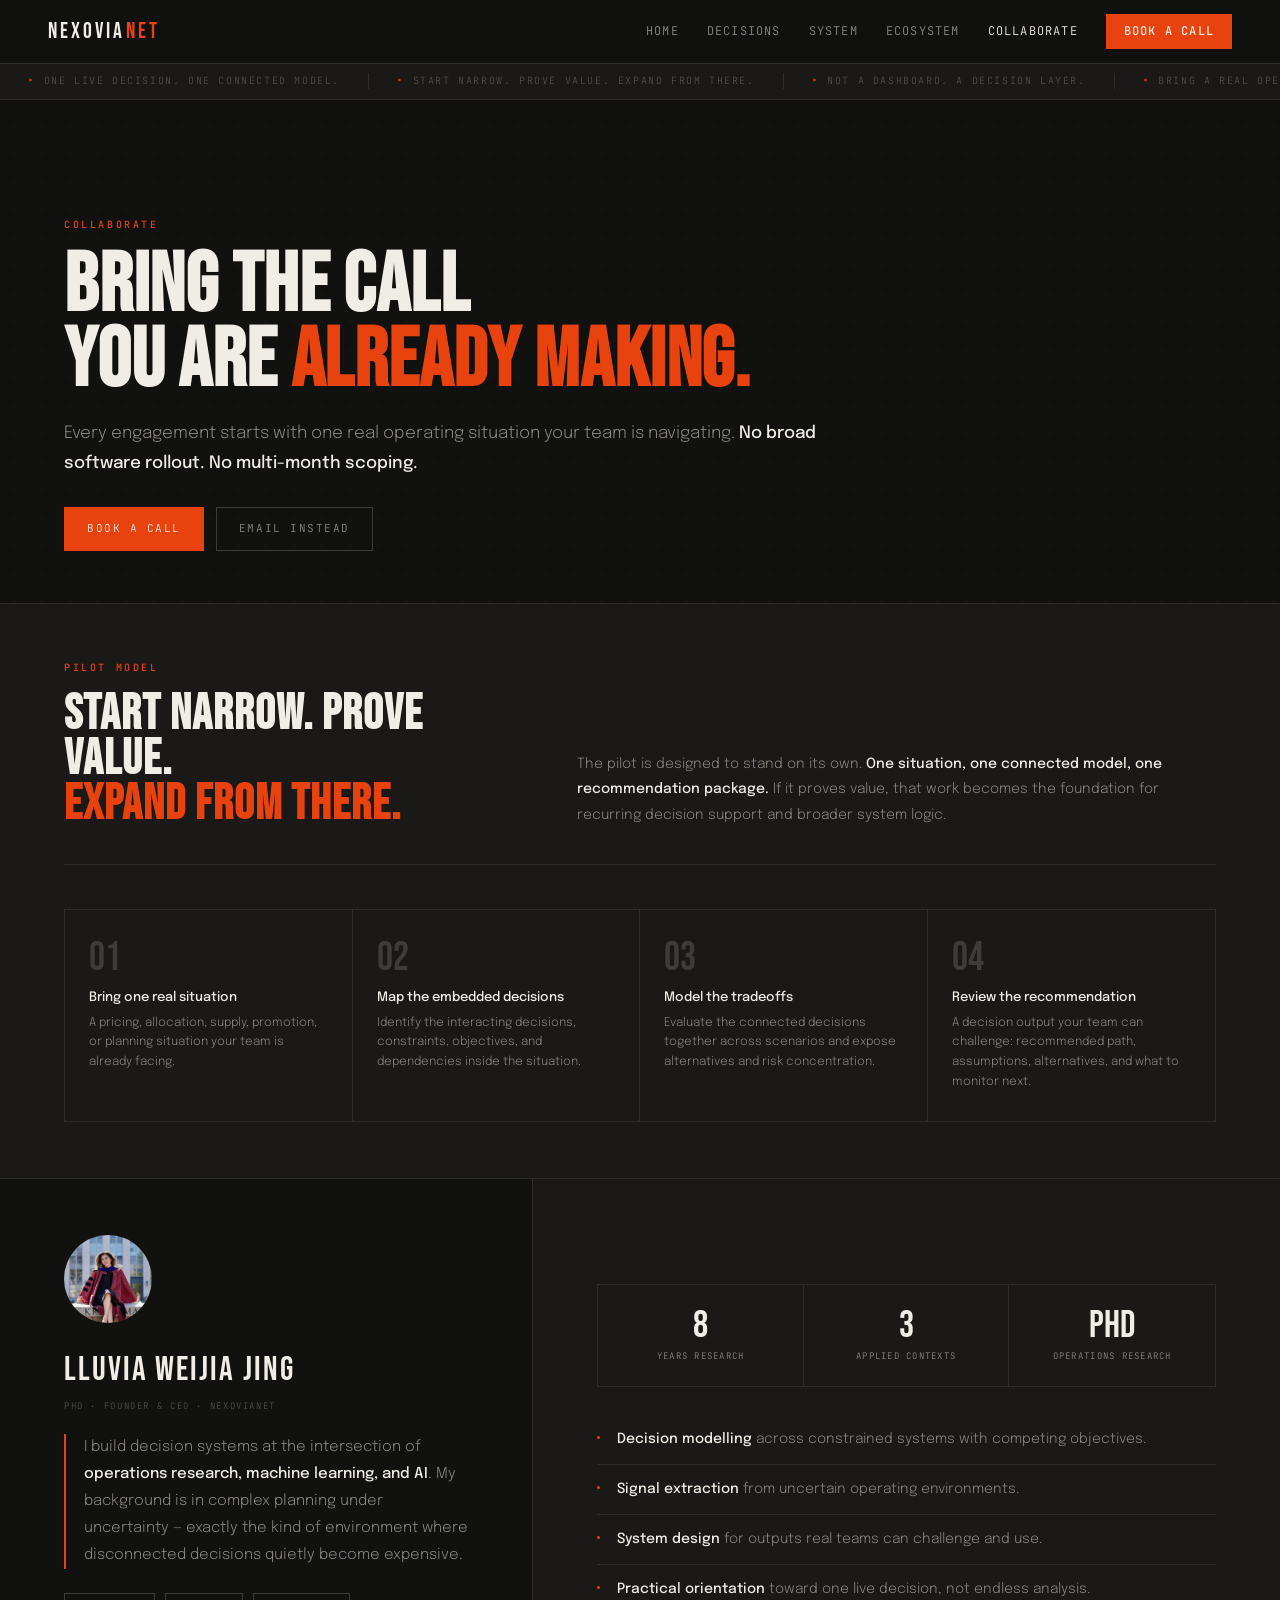
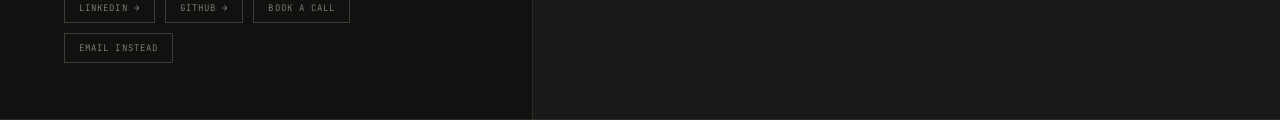
==== collaborate.html @ c0fa1419 "fix email link" ====
<!DOCTYPE html>
<html lang="en">
<head>
<meta charset="UTF-8"><meta name="viewport" content="width=device-width, initial-scale=1.0">
<title>Collaborate — NexoviaNet</title>
<link href="https://fonts.googleapis.com/css2?family=Bebas+Neue&family=Epilogue:ital,wght@0,300;0,400;0,500;0,700;1,300;1,400&family=JetBrains+Mono:wght@300;400;500&display=swap" rel="stylesheet">
<link rel="stylesheet" href="assets/style.css">
<style>
.founder-photo {
  width: 88px;
  height: 88px;
  border-radius: 50%;
  background: var(--surface2);
  overflow: hidden;
  margin-bottom: 20px;
}
.founder-photo img { width: 100%; height: 100%; object-fit: cover; }

.f-name {
  font-family: 'Bebas Neue', sans-serif;
  font-size: 34px;
  letter-spacing: 0.06em;
  margin-bottom: 2px;
}
.f-role {
  font-family: 'JetBrains Mono', monospace;
  font-size: 9px;
  letter-spacing: 0.18em;
  text-transform: uppercase;
  color: var(--dim);
  margin-bottom: 20px;
}
.f-bio {
  font-size: 15px;
  color: var(--mid);
  line-height: 1.8;
  margin-bottom: 24px;
  border-left: 2px solid var(--accent);
  padding-left: 18px;
}
.f-bio strong { color: var(--ink); font-weight: 500; }

.f-links { display: flex; gap: 10px; flex-wrap: wrap; }
.f-link {
  font-family: 'JetBrains Mono', monospace;
  font-size: 9px;
  letter-spacing: 0.12em;
  text-transform: uppercase;
  padding: 7px 14px;
  border: 1px solid var(--border2);
  color: var(--mid);
  transition: color 0.15s, border-color 0.15s;
}
.f-link:hover { color: var(--ink); border-color: var(--ink); }

.contact-mini {
  margin-top: 28px;
  padding-top: 22px;
  border-top: 1px solid var(--border);
}
.contact-mini-row {
  display: flex;
  flex-wrap: wrap;
  gap: 10px;
  margin-top: 16px;
}
.contact-chip {
  font-family: 'JetBrains Mono', monospace;
  font-size: 9px;
  letter-spacing: 0.12em;
  text-transform: uppercase;
  padding: 8px 14px;
  border: 1px solid var(--border2);
  color: var(--mid);
  transition: color 0.15s, border-color 0.15s, background 0.15s;
}
.contact-chip:hover {
  color: var(--ink);
  border-color: var(--ink);
  background: var(--surface2);
}

.hero-cta-block {
  margin-top: 28px;
  padding-top: 22px;
  border-top: 1px solid var(--border);
}
.hero-cta-note {
  font-family: 'JetBrains Mono', monospace;
  font-size: 10px;
  color: var(--dim);
  letter-spacing: 0.08em;
  margin-top: 14px;
}

.closing-cta {
  display: flex;
  flex-direction: column;
  justify-content: center;
  gap: 18px;
}

@media (max-width: 768px) {
  .contact-mini-row { flex-direction: column; align-items: flex-start; }
}
</style>
</head>
<body>
<script src="assets/shared.js"></script>

<div class="ticker"><div class="ticker-track">
  <div class="ticker-item"><span>▸</span>One live decision. One connected model.</div>
  <div class="ticker-item"><span>▸</span>Start narrow. Prove value. Expand from there.</div>
  <div class="ticker-item"><span>▸</span>Not a dashboard. A decision layer.</div>
  <div class="ticker-item"><span>▸</span>Bring a real operating situation.</div>
  <div class="ticker-item"><span>▸</span>One live decision. One connected model.</div>
  <div class="ticker-item"><span>▸</span>Start narrow. Prove value. Expand from there.</div>
  <div class="ticker-item"><span>▸</span>Not a dashboard. A decision layer.</div>
  <div class="ticker-item"><span>▸</span>Bring a real operating situation.</div>
</div></div>

<section class="page-hero">
  <div class="page-hero-body">
    <span class="eyebrow">Collaborate</span>
    <h1>Bring the call<br>you are <em>already making.</em></h1>
    <p class="page-hero-sub">Every engagement starts with one real operating situation your team is navigating. <strong>No broad software rollout. No multi-month scoping.</strong></p>

    <div class="btn-row" style="margin-top:28px;">
      <a href="https://calendly.com/nexovianet/30min" class="btn-primary" target="_blank" rel="noopener">Book a Call</a>
      <a href="mailto:hello@nexovianet.com" class="btn-secondary">Email Instead</a>
    </div>
  </div>
</section>

<section class="section surface">
  <div class="section-head">
    <div>
      <span class="eyebrow">Pilot model</span>
      <h2 class="section-h">Start narrow. Prove value.<br><em>Expand from there.</em></h2>
    </div>
    <p class="section-desc">
      The pilot is designed to stand on its own.
      <strong>One situation, one connected model, one recommendation package.</strong>
      If it proves value, that work becomes the foundation for recurring decision support and broader system logic.
    </p>
  </div>

  <div class="grid-4">
    <div class="grid-cell">
      <div class="cell-num">01</div>
      <div class="cell-title">Bring one real situation</div>
      <div class="cell-desc">A pricing, allocation, supply, promotion, or planning situation your team is already facing.</div>
    </div>
    <div class="grid-cell">
      <div class="cell-num">02</div>
      <div class="cell-title">Map the embedded decisions</div>
      <div class="cell-desc">Identify the interacting decisions, constraints, objectives, and dependencies inside the situation.</div>
    </div>
    <div class="grid-cell">
      <div class="cell-num">03</div>
      <div class="cell-title">Model the tradeoffs</div>
      <div class="cell-desc">Evaluate the connected decisions together across scenarios and expose alternatives and risk concentration.</div>
    </div>
    <div class="grid-cell">
      <div class="cell-num">04</div>
      <div class="cell-title">Review the recommendation</div>
      <div class="cell-desc">A decision output your team can challenge: recommended path, assumptions, alternatives, and what to monitor next.</div>
    </div>
  </div>
</section>

<div class="split">
  <div class="split-left">
    <div class="founder-photo">
      <img src="assets/headshot2.jpg" alt="Lluvia Jing" onerror="this.style.display='none'">
    </div>
    <div class="f-name">Lluvia Weijia Jing</div>
    <div class="f-role">PhD · Founder & CEO · NexoviaNet</div>
    <p class="f-bio">
      I build decision systems at the intersection of <strong>operations research, machine learning, and AI</strong>.
      My background is in complex planning under uncertainty — exactly the kind of environment where disconnected decisions quietly become expensive.
    </p>
    <div class="f-links">
      <a href="https://www.linkedin.com/in/noturlluvia/" class="f-link" target="_blank" rel="noopener">LinkedIn →</a>
      <a href="https://github.com/noturlluvia" class="f-link" target="_blank" rel="noopener">GitHub →</a>
      <a href="https://calendly.com/nexovianet/30min" class="f-link" target="_blank" rel="noopener">Book a Call</a>
      <a href="mailto:hello@nexovianet.com" class="f-link">Email Instead</a>
    </div>
  </div>

  <div class="split-right surface">
    <div class="stat-row">
      <div class="stat-cell"><div class="stat-n">8</div><div class="stat-l">Years Research</div></div>
      <div class="stat-cell"><div class="stat-n">3</div><div class="stat-l">Applied Contexts</div></div>
      <div class="stat-cell"><div class="stat-n">PhD</div><div class="stat-l">Operations Research</div></div>
    </div>

    <div class="item-list">
      <div class="item" style="grid-template-columns:10px 1fr;gap:10px;">
        <div style="width:3px;height:3px;border-radius:50%;background:var(--accent);margin-top:8px;flex-shrink:0;"></div>
        <div><strong>Decision modelling</strong> across constrained systems with competing objectives.</div>
      </div>
      <div class="item" style="grid-template-columns:10px 1fr;gap:10px;">
        <div style="width:3px;height:3px;border-radius:50%;background:var(--accent);margin-top:8px;flex-shrink:0;"></div>
        <div><strong>Signal extraction</strong> from uncertain operating environments.</div>
      </div>
      <div class="item" style="grid-template-columns:10px 1fr;gap:10px;">
        <div style="width:3px;height:3px;border-radius:50%;background:var(--accent);margin-top:8px;flex-shrink:0;"></div>
        <div><strong>System design</strong> for outputs real teams can challenge and use.</div>
      </div>
      <div class="item" style="grid-template-columns:10px 1fr;gap:10px;">
        <div style="width:3px;height:3px;border-radius:50%;background:var(--accent);margin-top:8px;flex-shrink:0;"></div>
        <div><strong>Practical orientation</strong> toward one live decision, not endless analysis.</div>
      </div>
    </div>
---- assets/style.css ----
/* ── NexoviaNet — Unified Design System V3 ── */
:root {
  --bg:      #111110;
  --surface: #1a1917;
  --surface2:#222220;
  --border:  #2e2d2a;
  --border2: #3d3c38;
  --ink:     #f0ede6;
  --mid:     #8a8880;
  --dim:     #4e4d4a;
  --accent:  #e8420f;
  --accent2: rgba(232,66,15,0.12);
  --green:   #4caf7d;
  --nav-h:   64px;
}

*, *::before, *::after { margin: 0; padding: 0; box-sizing: border-box; }
html { scroll-behavior: smooth; }
body {
  background: var(--bg); color: var(--ink);
  font-family: 'Epilogue', sans-serif;
  font-weight: 300; line-height: 1.6;
  -webkit-font-smoothing: antialiased; min-height: 100vh;
}
a { color: inherit; text-decoration: none; }
body::before {
  content: ''; position: fixed; inset: 0;
  background-image: radial-gradient(circle, rgba(240,237,230,0.03) 1px, transparent 1px);
  background-size: 28px 28px; pointer-events: none; z-index: 0;
}

/* ────────────────────────────────────────────
   NAV — fixed height, single line always
   Mobile: logo + burger only, drawer slides in
──────────────────────────────────────────── */
nav {
  position: fixed; top: 0; left: 0; right: 0; z-index: 200;
  height: var(--nav-h);
  display: flex; justify-content: space-between; align-items: center;
  padding: 0 48px;
  background: rgba(17,17,16,0.96);
  backdrop-filter: blur(16px);
  border-bottom: 1px solid var(--border);
}
.nav-logo {
  font-family: 'Bebas Neue', sans-serif;
  font-size: 22px; letter-spacing: 0.14em; color: var(--ink);
  flex-shrink: 0; z-index: 201;
}
.nav-logo span { color: var(--accent); }

/* Desktop nav links */
.nav-main {
  display: flex; gap: 28px; align-items: center;
}
.nav-main a {
  font-family: 'JetBrains Mono', monospace;
  font-size: 12px; letter-spacing: 0.1em; text-transform: uppercase;
  color: var(--mid); transition: color 0.15s; white-space: nowrap;
}
.nav-main a:hover, .nav-main a.active { color: var(--ink); }
.nav-cta {
  font-family: 'JetBrains Mono', monospace;
  font-size: 10px; font-weight: 500;
  letter-spacing: 0.12em; text-transform: uppercase;
  padding: 8px 18px;
  background: var(--accent); color: var(--ink) !important;
  border: none; transition: opacity 0.15s; white-space: nowrap;
}
.nav-cta:hover { opacity: 0.86; }

/* Hamburger button — hidden on desktop */
.nav-burger {
  display: none;
  flex-direction: column; justify-content: center; align-items: center;
  gap: 5px; width: 36px; height: 36px; cursor: pointer;
  background: transparent; border: none; padding: 4px;
  z-index: 201;
}
.nav-burger span {
  display: block; width: 22px; height: 1.5px;
  background: var(--ink); transition: all 0.22s ease;
  transform-origin: center;
}
.nav-burger.open span:nth-child(1) { transform: translateY(6.5px) rotate(45deg); }
.nav-burger.open span:nth-child(2) { opacity: 0; transform: scaleX(0); }
.nav-burger.open span:nth-child(3) { transform: translateY(-6.5px) rotate(-45deg); }

/* Mobile drawer */
.nav-drawer {
  display: none;
  position: fixed; top: var(--nav-h); left: 0; right: 0; bottom: 0;
  background: rgba(17,17,16,0.98);
  z-index: 199;
  flex-direction: column;
  padding: 32px 24px;
  gap: 0;
  overflow-y: auto;
  border-top: 1px solid var(--border);
  transform: translateY(-8px); opacity: 0;
  transition: opacity 0.2s ease, transform 0.2s ease;
}
.nav-drawer.open {
  display: flex; opacity: 1; transform: translateY(0);
}
.nav-drawer a {
  font-family: 'JetBrains Mono', monospace;
  font-size: 13px; letter-spacing: 0.1em; text-transform: uppercase;
  color: var(--mid); padding: 18px 0;
  border-bottom: 1px solid var(--border);
  transition: color 0.15s;
}
.nav-drawer a:last-child { border-bottom: none; }
.nav-drawer a:hover, .nav-drawer a.active { color: var(--ink); }
.nav-drawer .drawer-cta {
  margin-top: 28px; padding: 14px 0;
  background: var(--accent); color: var(--ink) !important;
  text-align: center; border: none; border-bottom: none;
  font-size: 12px; letter-spacing: 0.14em;
}

/* ── TICKER ── */
.ticker {
  overflow: hidden; border-bottom: 1px solid var(--border);
  padding: 10px 0; background: var(--surface);
  position: relative; z-index: 1;
  margin-top: 10px;
  /* var(--nav-h) */
}
.ticker-track { display: flex; white-space: nowrap; animation: ticker 36s linear infinite; }
.ticker-item {
  font-family: 'JetBrains Mono', monospace;
  font-size: 10px; letter-spacing: 0.16em; text-transform: uppercase;
  color: var(--dim); padding: 0 28px;
  border-right: 1px solid var(--border); flex-shrink: 0;
}
.ticker-item span { color: var(--accent); margin-right: 8px; }
@keyframes ticker { 0%{transform:translateX(0)} 100%{transform:translateX(-50%)} }

/* ── TYPOGRAPHY ── */
.eyebrow {
  font-family: 'JetBrains Mono', monospace;
  font-size: 10px; font-weight: 500;
  letter-spacing: 0.26em; text-transform: uppercase;
  color: var(--accent); margin-bottom: 16px; display: block;
}

/* ────────────────────────────────────────────
   PAGE HERO — FIXED HEIGHT across all pages
   Every page hero is exactly the same height.
   Content is bottom-anchored inside that fixed box.
   The height is set once here and NEVER overridden
   by page-specific styles.
──────────────────────────────────────────── */
.page-hero {
  height: 56vh;           /* fixed — same on every page */
  min-height: 400px;      /* floor for very short viewports */
  max-height: 600px;      /* ceiling for very tall viewports */
  padding: 5px 64px 52px;
  border-bottom: 1px solid var(--border);
  position: relative; z-index: 1;
  display: flex; align-items: flex-end;  /* content anchors to bottom */
}
.page-hero-body { width: 100%; }
.page-hero h1 {
  font-family: 'Bebas Neue', sans-serif;
  font-size: clamp(48px, 6.5vw, 92px);
  line-height: 0.9; letter-spacing: 0.01em;
  color: var(--ink); max-width: 900px;
  /* 18ch; */
  margin-bottom: 20px;
}
.page-hero h1 em { font-style: normal; color: var(--accent); }
.page-hero-sub {
  font-size: clamp(14px, 1.4vw, 17px);
  color: var(--mid); line-height: 1.78;
  max-width: 800px; font-weight: 300;
}
.page-hero-sub strong { color: var(--ink); font-weight: 500; }
.page-hero-actions { margin-top: 26px; display: flex; gap: 12px; flex-wrap: wrap; }

/* ── SPLIT ── */
.split {
  display: grid; grid-template-columns: 5fr 7fr;
  border-bottom: 1px solid var(--border); position: relative; z-index: 1;
}
.split-left {
  padding: 56px 64px; border-right: 1px solid var(--border);
  display: flex; flex-direction: column; justify-content: center;
}
.split-right {
  padding: 56px 64px;
  display: flex; flex-direction: column; justify-content: center;
}
.split-right.surface { background: var(--surface); }

/* ── SECTION ── */
.section { padding: 56px 64px; border-bottom: 1px solid var(--border); position: relative; z-index: 1; }
.section.surface { background: var(--surface); }
.section-head {
  display: grid; grid-template-columns: 5fr 7fr;
  gap: 56px; margin-bottom: 44px; padding-bottom: 36px;
  border-bottom: 1px solid var(--border); align-items: end;
}
.section-h { font-family: 'Bebas Neue', sans-serif; font-size: clamp(30px, 3.8vw, 50px); line-height: 0.93; letter-spacing: 0.02em; margin-top: 8px; }
.section-h em { color: var(--accent); font-style: normal; }
.section-desc { font-size: 14px; color: var(--mid); line-height: 1.8; }
.section-desc strong { color: var(--ink); font-weight: 500; }

/* ── GRIDS ── */
.grid-2 { display: grid; grid-template-columns: repeat(2,1fr); border: 1px solid var(--border); }
.grid-3 { display: grid; grid-template-columns: repeat(3,1fr); border: 1px solid var(--border); }
.grid-4 { display: grid; grid-template-columns: repeat(4,1fr); border: 1px solid var(--border); }
.grid-cell {
  padding: 28px 24px;
  border-right: 1px solid var(--border); border-bottom: 1px solid var(--border);
  background: var(--surface); position: relative; overflow: hidden;
}
.grid-cell:last-child { border-right: none; }
.grid-2 .grid-cell:nth-child(2n)        { border-right: none; }
.grid-3 .grid-cell:nth-child(3n)        { border-right: none; }
.grid-4 .grid-cell:nth-child(4n)        { border-right: none; }
.grid-2 .grid-cell:nth-last-child(-n+2) { border-bottom: none; }
.grid-3 .grid-cell:nth-last-child(-n+3) { border-bottom: none; }
.grid-4 .grid-cell:nth-last-child(-n+4) { border-bottom: none; }
.grid-cell::before {
  content: ''; position: absolute; top: 0; left: 0; right: 0; height: 1px;
  background: var(--accent); transform: scaleX(0); transform-origin: left; transition: transform 0.22s ease;
}
.grid-cell:hover::before { transform: scaleX(1); }
.cell-num   { font-family: 'Bebas Neue', sans-serif; font-size: 40px; color: var(--border2); line-height: 1; margin-bottom: 12px; }
.cell-label { font-family: 'JetBrains Mono', monospace; font-size: 9px; letter-spacing: 0.18em; text-transform: uppercase; color: var(--accent); margin-bottom: 7px; }
.cell-title { font-size: 13px; font-weight: 500; line-height: 1.3; margin-bottom: 7px; }
.cell-desc  { font-size: 12px; color: var(--mid); line-height: 1.65; }

/* ── LISTS ── */
.item-list { display: flex; flex-direction: column; }
.item {
  padding: 13px 0; border-bottom: 1px solid var(--border);
  display: grid; grid-template-columns: 20px 1fr;
  gap: 12px; font-size: 14px; color: var(--mid); line-height: 1.65;
}
.item:last-child { border-bottom: none; }
.item-mark { font-family: 'JetBrains Mono', monospace; font-size: 10px; padding-top: 2px; }
.item-mark.num, .item-mark.cross { color: rgba(232,66,15,0.5); }
.item-mark.check { color: var(--green); }
.item strong { color: var(--ink); font-weight: 500; }

/* ── STATS ── */
.stat-row { display: grid; grid-template-columns: repeat(3,1fr); border: 1px solid var(--border); background: var(--surface); margin-bottom: 28px; }
.stat-cell { padding: 22px 18px; border-right: 1px solid var(--border); text-align: center; }
.stat-cell:last-child { border-right: none; }
.stat-n { font-family: 'Bebas Neue', sans-serif; font-size: 38px; line-height: 1; margin-bottom: 4px; }
.stat-l { font-family: 'JetBrains Mono', monospace; font-size: 9px; letter-spacing: 0.14em; text-transform: uppercase; color: var(--mid); }

/* ── BUTTONS ── */
.btn-primary {
  font-family: 'JetBrains Mono', monospace; font-size: 11px; letter-spacing: 0.14em; text-transform: uppercase;
  padding: 12px 22px; display: inline-block; cursor: pointer;
  background: var(--accent); color: var(--ink); border: 1px solid var(--accent); transition: opacity 0.15s;
}
.btn-primary:hover { opacity: 0.86; }
.btn-secondary {
  font-family: 'JetBrains Mono', monospace; font-size: 11px; letter-spacing: 0.14em; text-transform: uppercase;
  padding: 12px 22px; display: inline-block; cursor: pointer;
  background: transparent; color: var(--mid); border: 1px solid var(--border2); transition: color 0.15s, border-color 0.15s;
}
.btn-secondary:hover { color: var(--ink); border-color: var(--ink); }
.btn-row { display: flex; gap: 12px; flex-wrap: wrap; align-items: center; }

/* ── TAGS ── */
.tag { font-family: 'JetBrains Mono', monospace; font-size: 9px; font-weight: 500; letter-spacing: 0.08em; padding: 3px 8px; background: var(--accent2); color: var(--accent); border: 1px solid rgba(232,66,15,0.2); display: inline-block; }
.tag-row { display: flex; gap: 5px; flex-wrap: wrap; }

/* ── CTA BAR ── */
.cta-bar {
  display: grid; grid-template-columns: 1fr auto;
  gap: 48px; align-items: center;
  padding: 52px 64px;
  border-top: 1px solid var(--border); position: relative; z-index: 1;
  background: var(--surface);
}
.cta-bar-h { font-family: 'Bebas Neue', sans-serif; font-size: clamp(26px, 3.2vw, 46px); line-height: 0.93; letter-spacing: 0.02em; }
.cta-bar-h em { color: var(--accent); font-style: normal; }
.cta-bar-body { display: flex; flex-direction: column; gap: 10px; flex-shrink: 0; }

/* ── FOOTER ── */
footer {
  padding: 18px 64px; border-top: 1px solid var(--border);
  display: flex; justify-content: space-between; align-items: center;
  background: var(--bg); position: relative; z-index: 1;
}
.footer-left { display: flex; gap: 24px; align-items: center; flex-wrap: wrap; }
.footer-left a, .footer-right {
  font-family: 'JetBrains Mono', monospace; font-size: 10px;
  letter-spacing: 0.1em; text-transform: uppercase; color: var(--dim); transition: color 0.15s;
}
.footer-left a:hover { color: var(--mid); }
.footer-right { white-space: nowrap; }

/* ────────────────────────────────────────────
   RESPONSIVE: 1100px
──────────────────────────────────────────── */
@media (max-width: 1100px) {
  nav { padding: 0 32px; }

  .page-hero { padding: 0 40px 44px; }

  .split { grid-template-columns: 1fr; }
  .split-left { border-right: none; border-bottom: 1px solid var(--border); padding: 48px 40px; }
  .split-right { padding: 48px 40px; }

  .section { padding: 48px 40px; }
  .section-head { grid-template-columns: 1fr; gap: 18px; }
  .cta-bar { padding: 48px 40px; }

  .grid-3 { grid-template-columns: 1fr 1fr; }
  .grid-3 .grid-cell:nth-child(3n)        { border-right: 1px solid var(--border); }
  .grid-3 .grid-cell:nth-child(2n)        { border-right: none; }
  .grid-3 .grid-cell:nth-last-child(-n+3) { border-bottom: 1px solid var(--border); }
  .grid-3 .grid-cell:nth-last-child(-n+2) { border-bottom: none; }

  .grid-4 { grid-template-columns: 1fr 1fr; }
  .grid-4 .grid-cell:nth-child(4n)        { border-right: 1px solid var(--border); }
  .grid-4 .grid-cell:nth-child(2n)        { border-right: none; }
  .grid-4 .grid-cell:nth-last-child(-n+4) { border-bottom: 1px solid var(--border); }
  .grid-4 .grid-cell:nth-last-child(-n+2) { border-bottom: none; }

  .stat-row { grid-template-columns: 1fr; }
  .stat-cell { border-right: none; border-bottom: 1px solid var(--border); }
  .stat-cell:last-child { border-bottom: none; }

  .cta-bar { grid-template-columns: 1fr; }
  .cta-bar-body { flex-direction: row; }

  footer { padding: 18px 40px; }
}

/* ────────────────────────────────────────────
   RESPONSIVE: 795px — hamburger nav
──────────────────────────────────────────── */
@media (max-width: 795px) {
  nav { padding: 0 20px; }

  /* show burger, hide desktop links */
  .nav-burger { display: flex; }
  .nav-main { display: none; }

  .page-hero {
    height: 48vh;
    min-height: 300px;
    max-height: 480px;
    padding: 0 24px 36px;
  }
  .page-hero h1 { font-size: clamp(40px, 9vw, 64px); margin-bottom: 16px; }
  .page-hero-sub { font-size: 14px; }

  .split-left, .split-right { padding: 36px 24px; }
  .section { padding: 36px 24px; }
  .section-head { gap: 16px; }
  .cta-bar { padding: 36px 24px; gap: 20px; }
  .cta-bar-body { flex-direction: column; }

  .grid-2, .grid-3, .grid-4 { grid-template-columns: 1fr; }
  .grid-cell { border-right: none !important; border-bottom: 1px solid var(--border) !important; }
  .grid-cell:last-child { border-bottom: none !important; }

  footer { flex-direction: column; gap: 12px; text-align: center; padding: 18px 24px; }
  .footer-left { justify-content: center; gap: 14px; }
}
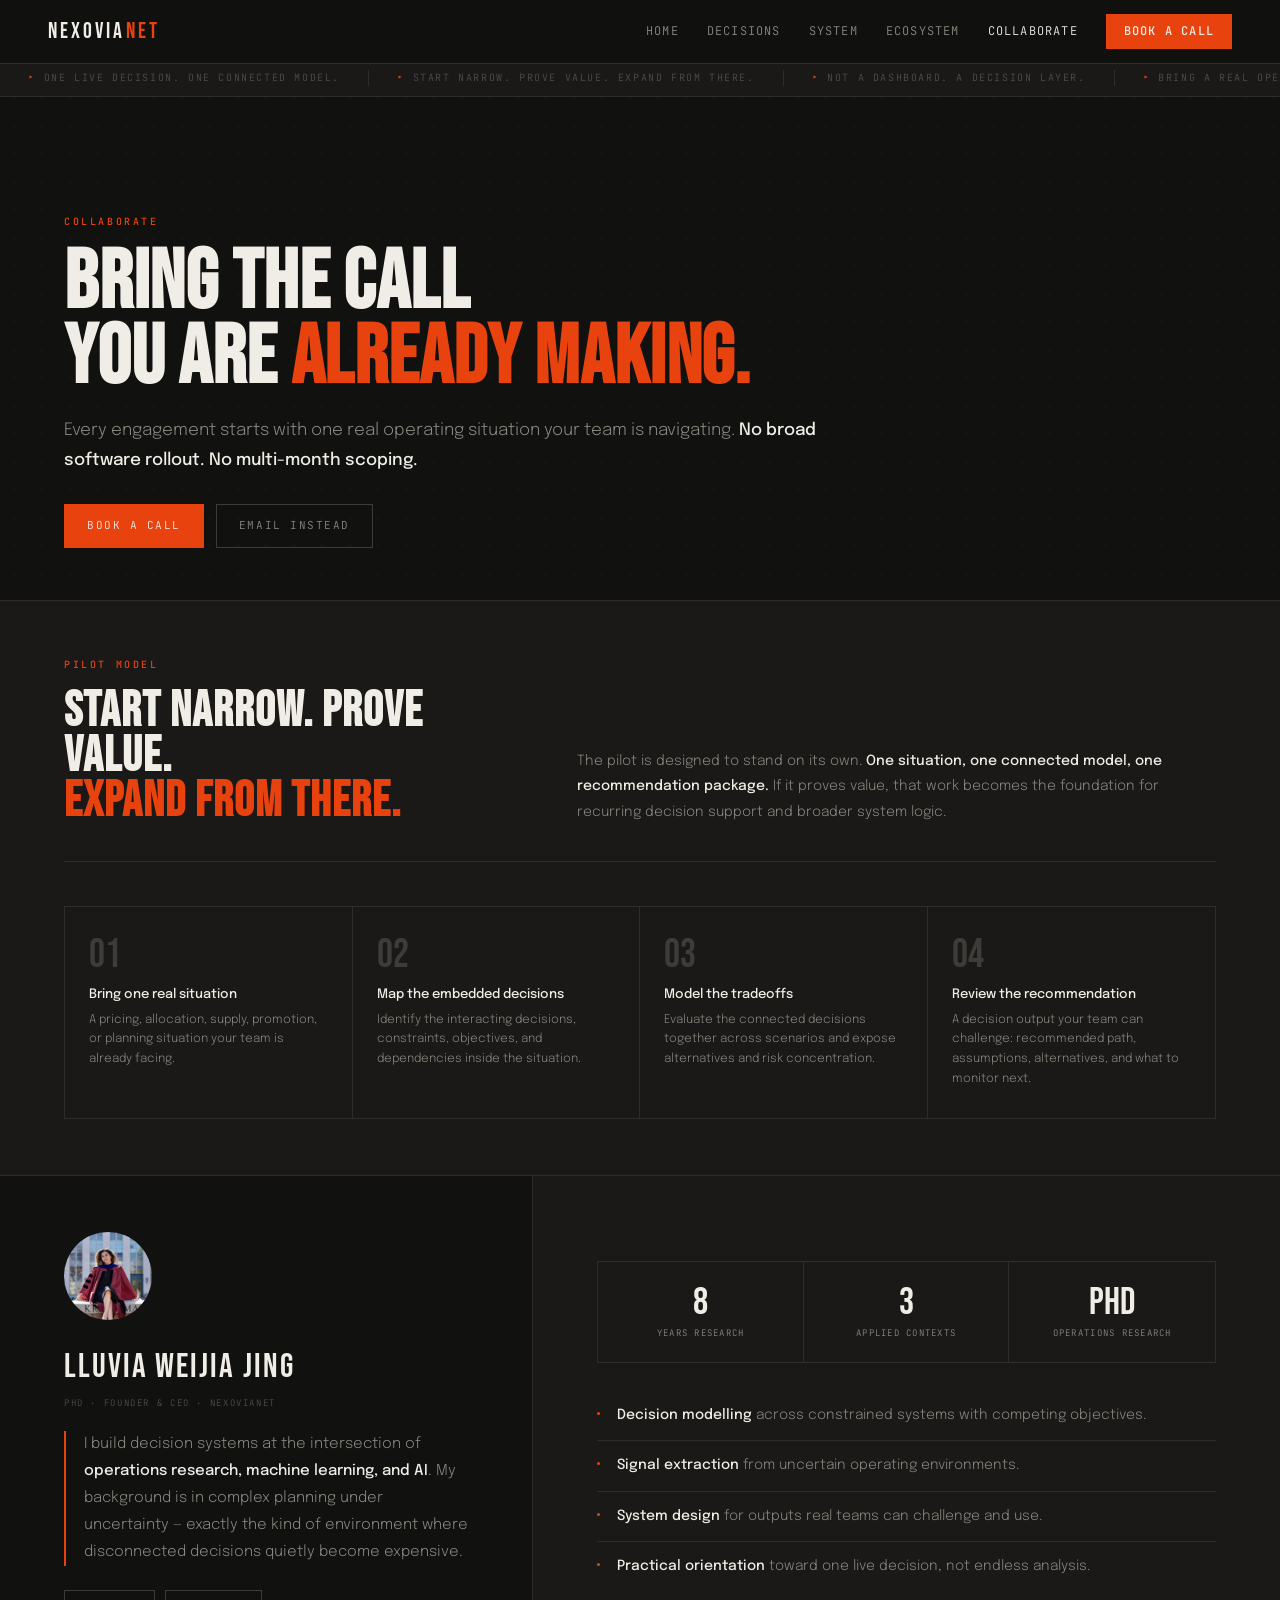
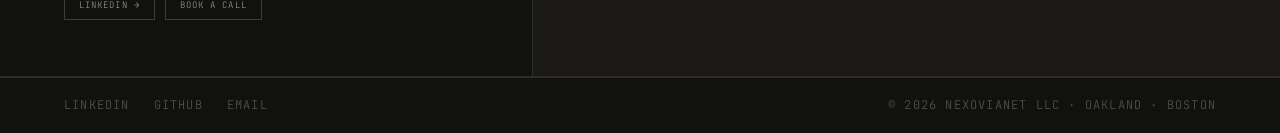
==== commit 44a23123: "fix footnote and ticker" ====
--- a/collaborate.html
+++ b/collaborate.html
@@ -106,7 +106,6 @@
 </style>
 </head>
 <body>
-<script src="assets/shared.js"></script>
 
 <div class="ticker"><div class="ticker-track">
   <div class="ticker-item"><span>▸</span>One live decision. One connected model.</div>
@@ -182,9 +181,7 @@
     </p>
     <div class="f-links">
       <a href="https://www.linkedin.com/in/noturlluvia/" class="f-link" target="_blank" rel="noopener">LinkedIn →</a>
-      <a href="https://github.com/noturlluvia" class="f-link" target="_blank" rel="noopener">GitHub →</a>
       <a href="https://calendly.com/nexovianet/30min" class="f-link" target="_blank" rel="noopener">Book a Call</a>
-      <a href="mailto:hello@nexovianet.com" class="f-link">Email Instead</a>
     </div>
   </div>
 
@@ -212,4 +209,9 @@
         <div style="width:3px;height:3px;border-radius:50%;background:var(--accent);margin-top:8px;flex-shrink:0;"></div>
         <div><strong>Practical orientation</strong> toward one live decision, not endless analysis.</div>
       </div>
-    </div>+    </div>
+  </div>
+</div>
+<script src="assets/shared.js"></script>
+</body>
+</html>
--- a/assets/style.css
+++ b/assets/style.css
@@ -124,7 +124,7 @@
   overflow: hidden; border-bottom: 1px solid var(--border);
   padding: 10px 0; background: var(--surface);
   position: relative; z-index: 1;
-  margin-top: 10px;
+  margin-top: 60px;
   /* var(--nav-h) */
 }
 .ticker-track { display: flex; white-space: nowrap; animation: ticker 36s linear infinite; }
@@ -292,7 +292,7 @@
 }
 .footer-left { display: flex; gap: 24px; align-items: center; flex-wrap: wrap; }
 .footer-left a, .footer-right {
-  font-family: 'JetBrains Mono', monospace; font-size: 10px;
+  font-family: 'JetBrains Mono', monospace; font-size: 12px;
   letter-spacing: 0.1em; text-transform: uppercase; color: var(--dim); transition: color 0.15s;
 }
 .footer-left a:hover { color: var(--mid); }
@@ -304,7 +304,7 @@
 @media (max-width: 1100px) {
   nav { padding: 0 32px; }
 
-  .page-hero { padding: 0 40px 44px; }
+  .page-hero { padding: 40px 40px 44px; }
 
   .split { grid-template-columns: 1fr; }
   .split-left { border-right: none; border-bottom: 1px solid var(--border); padding: 48px 40px; }
@@ -345,13 +345,14 @@
   /* show burger, hide desktop links */
   .nav-burger { display: flex; }
   .nav-main { display: none; }
-
-  .page-hero {
-    height: 48vh;
-    min-height: 300px;
-    max-height: 480px;
-    padding: 0 24px 36px;
-  }
+  
+.page-hero {
+  height: auto;
+  min-height: 0;
+  max-height: none;
+  padding: 48px 24px 40px;
+  align-items: flex-start;  /* content top-anchored on mobile, no empty gap */
+}
   .page-hero h1 { font-size: clamp(40px, 9vw, 64px); margin-bottom: 16px; }
   .page-hero-sub { font-size: 14px; }
 
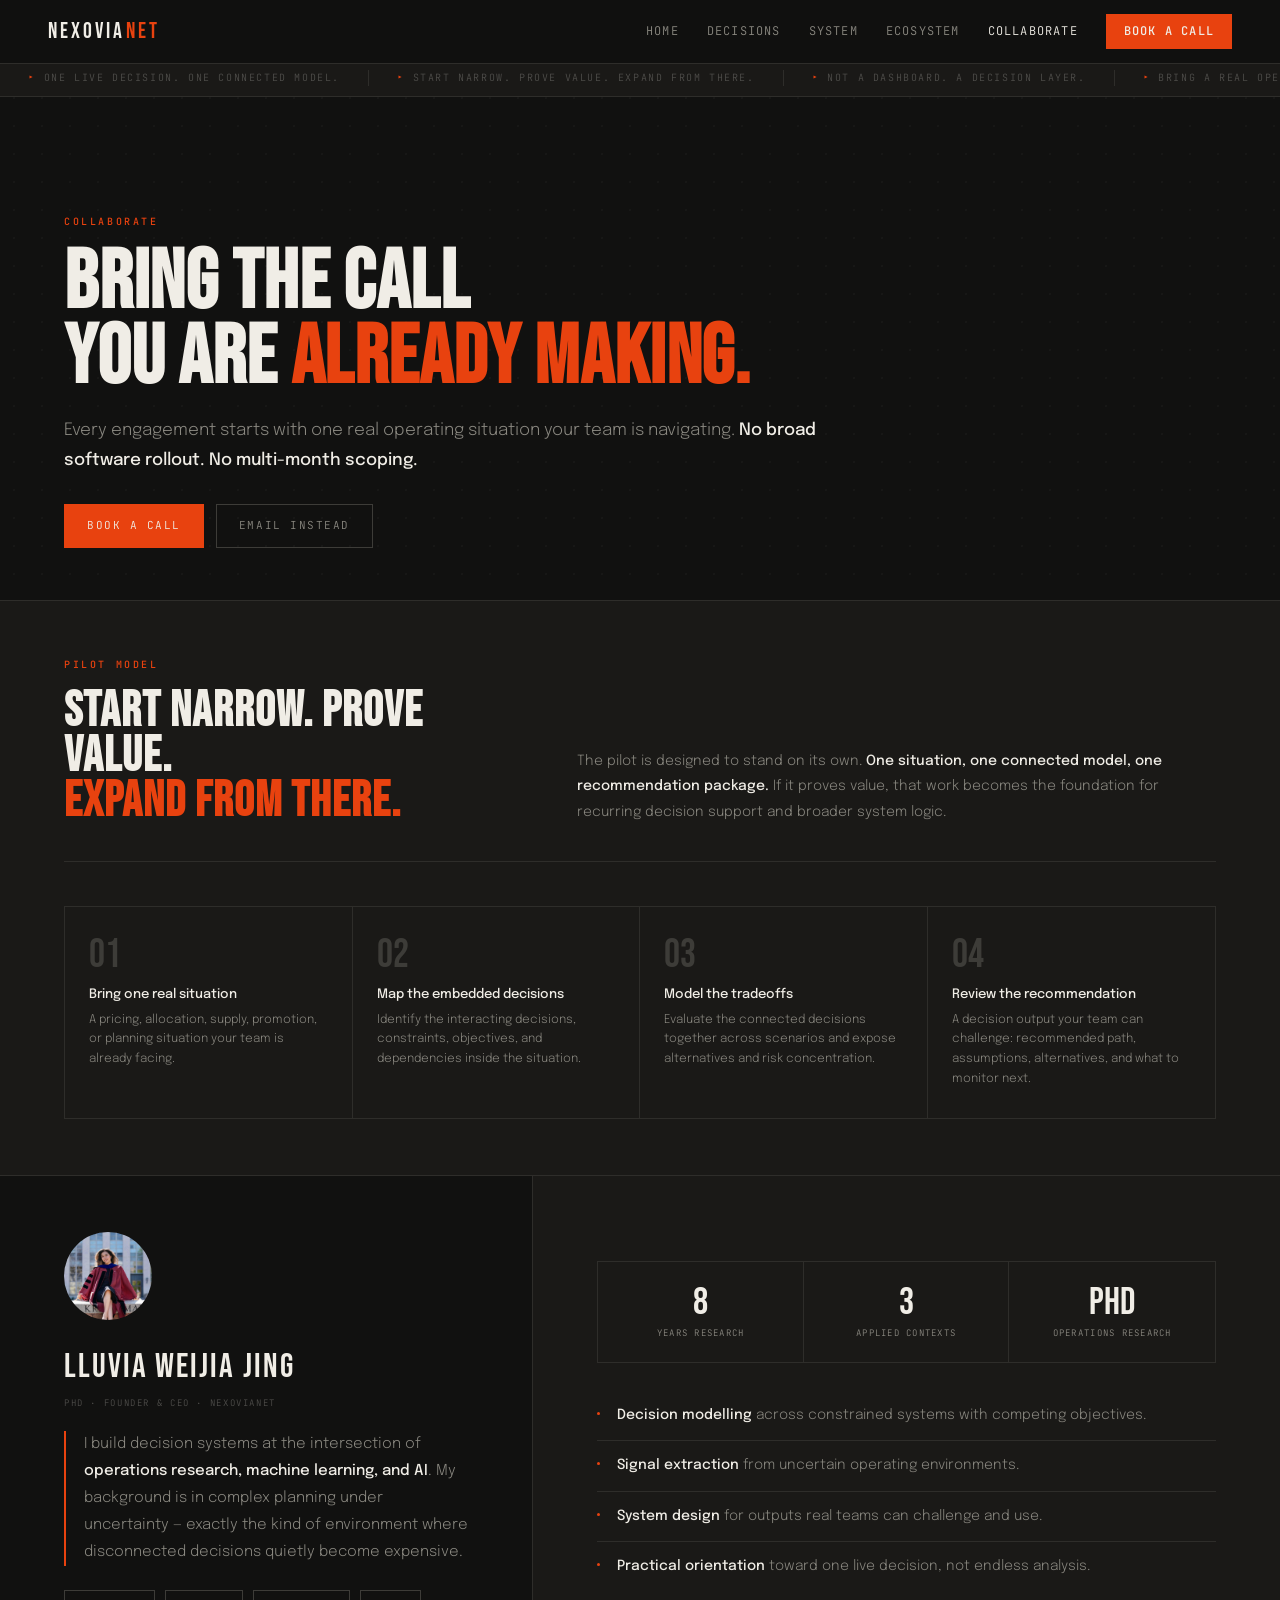
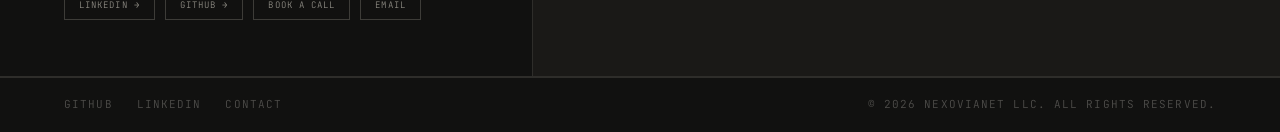
==== commit 3e01feb9: "fix contact info" ====
--- a/collaborate.html
+++ b/collaborate.html
@@ -126,7 +126,7 @@
 
     <div class="btn-row" style="margin-top:28px;">
       <a href="https://calendly.com/nexovianet/30min" class="btn-primary" target="_blank" rel="noopener">Book a Call</a>
-      <a href="mailto:hello@nexovianet.com" class="btn-secondary">Email Instead</a>
+      <a href="mailto:nexovianet@gmail.com" class="btn-secondary">Email Instead</a>
     </div>
   </div>
 </section>
@@ -181,7 +181,9 @@
     </p>
     <div class="f-links">
       <a href="https://www.linkedin.com/in/noturlluvia/" class="f-link" target="_blank" rel="noopener">LinkedIn →</a>
+      <a href="https://github.com/noturlluvia" class="f-link" target="_blank" rel="noopener">Github →</a>
       <a href="https://calendly.com/nexovianet/30min" class="f-link" target="_blank" rel="noopener">Book a Call</a>
+      <a href="href=mailto:nexovianet@gmail.com" class="f-link" target="_blank" rel="noopener">Email</a>
     </div>
   </div>
 
--- a/assets/style.css
+++ b/assets/style.css
@@ -292,7 +292,7 @@
 }
 .footer-left { display: flex; gap: 24px; align-items: center; flex-wrap: wrap; }
 .footer-left a, .footer-right {
-  font-family: 'JetBrains Mono', monospace; font-size: 12px;
+  font-family: 'JetBrains Mono', monospace; font-size: 11px;
   letter-spacing: 0.1em; text-transform: uppercase; color: var(--dim); transition: color 0.15s;
 }
 .footer-left a:hover { color: var(--mid); }
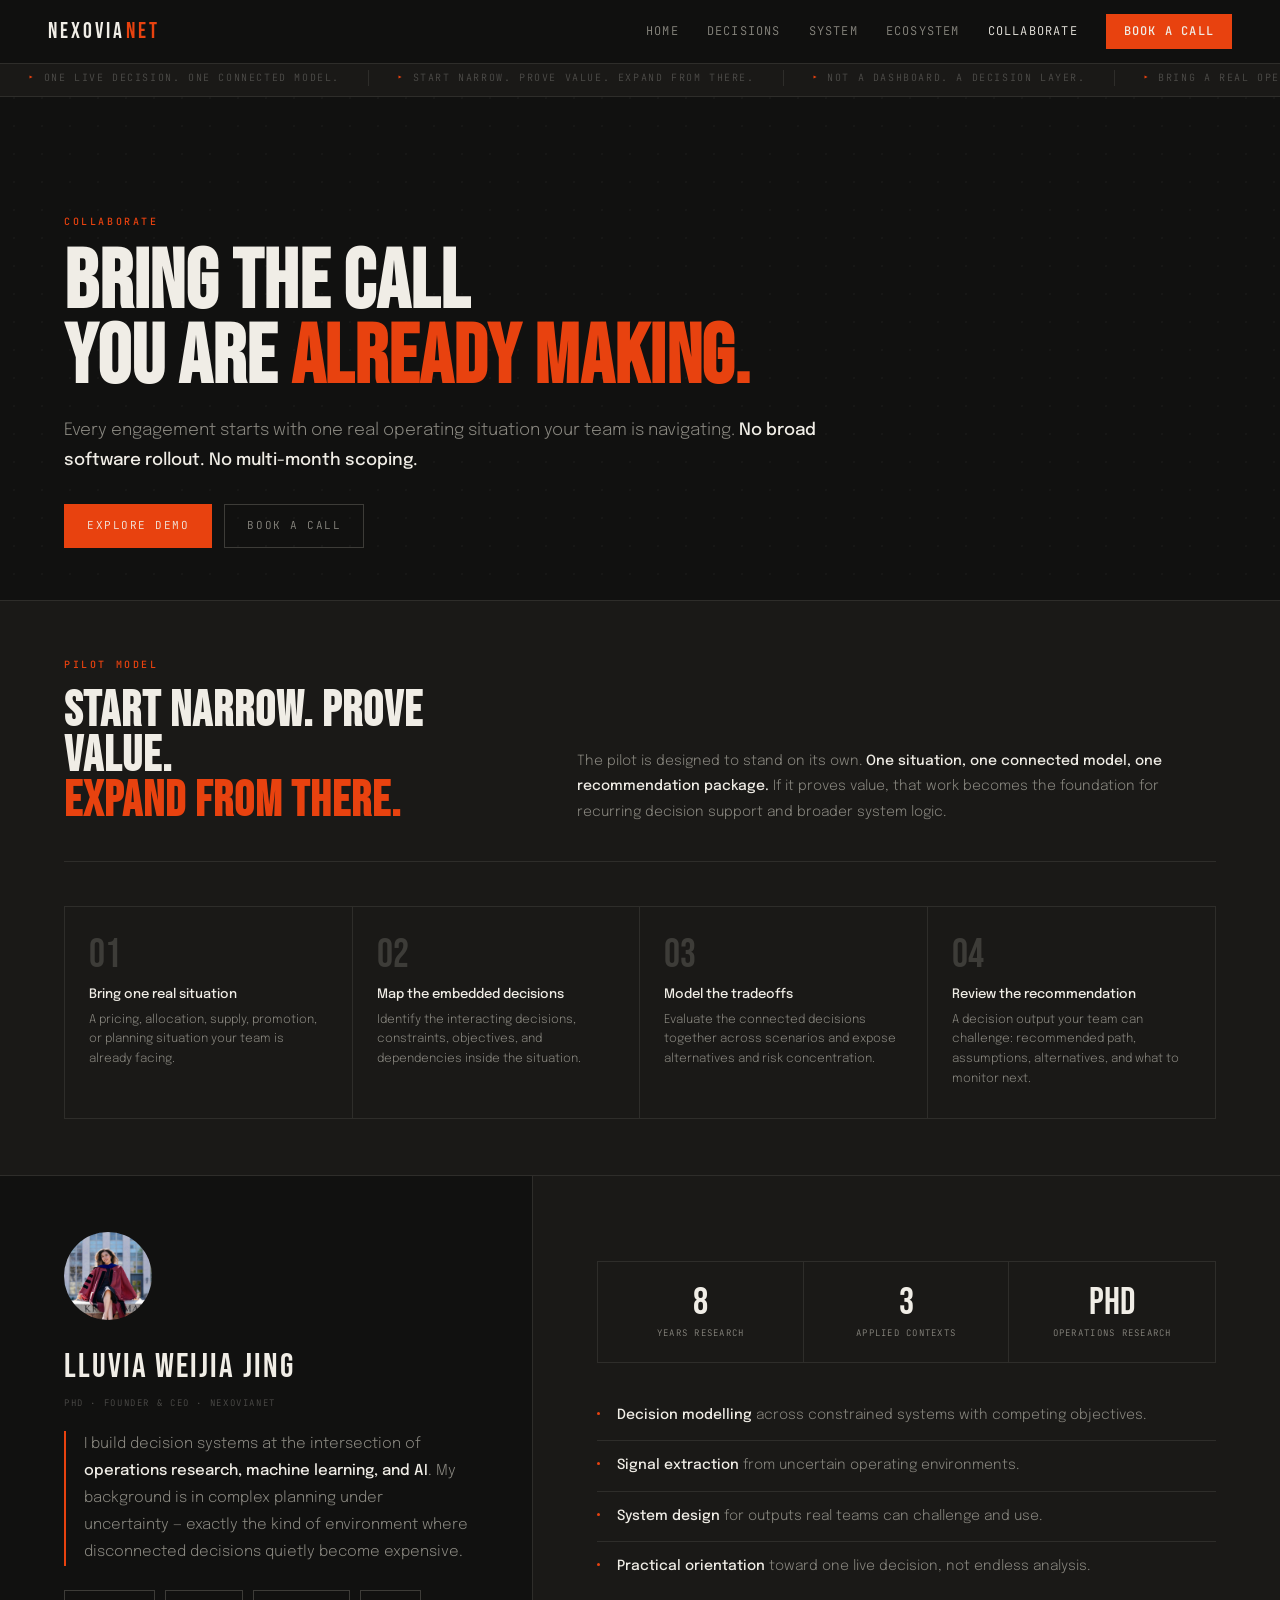
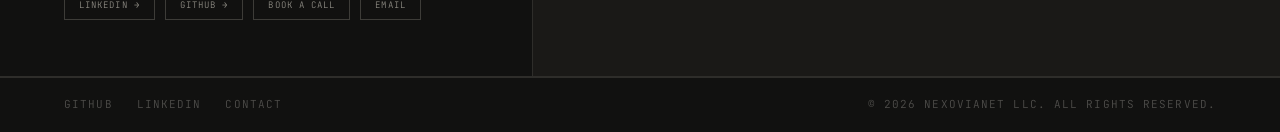
==== commit cb64facc: "stremlit link update" ====
--- a/collaborate.html
+++ b/collaborate.html
@@ -125,8 +125,10 @@
     <p class="page-hero-sub">Every engagement starts with one real operating situation your team is navigating. <strong>No broad software rollout. No multi-month scoping.</strong></p>
 
     <div class="btn-row" style="margin-top:28px;">
-      <a href="https://calendly.com/nexovianet/30min" class="btn-primary" target="_blank" rel="noopener">Book a Call</a>
-      <a href="mailto:nexovianet@gmail.com" class="btn-secondary">Email Instead</a>
+      <a href="https://demo-promo.streamlit.app" class="btn-primary" target="_blank" rel="noopener">
+        Explore Demo
+      </a>
+      <a href="https://calendly.com/nexovianet/30min" class="btn-secondary" target="_blank" rel="noopener">Book a Call</a>
     </div>
   </div>
 </section>
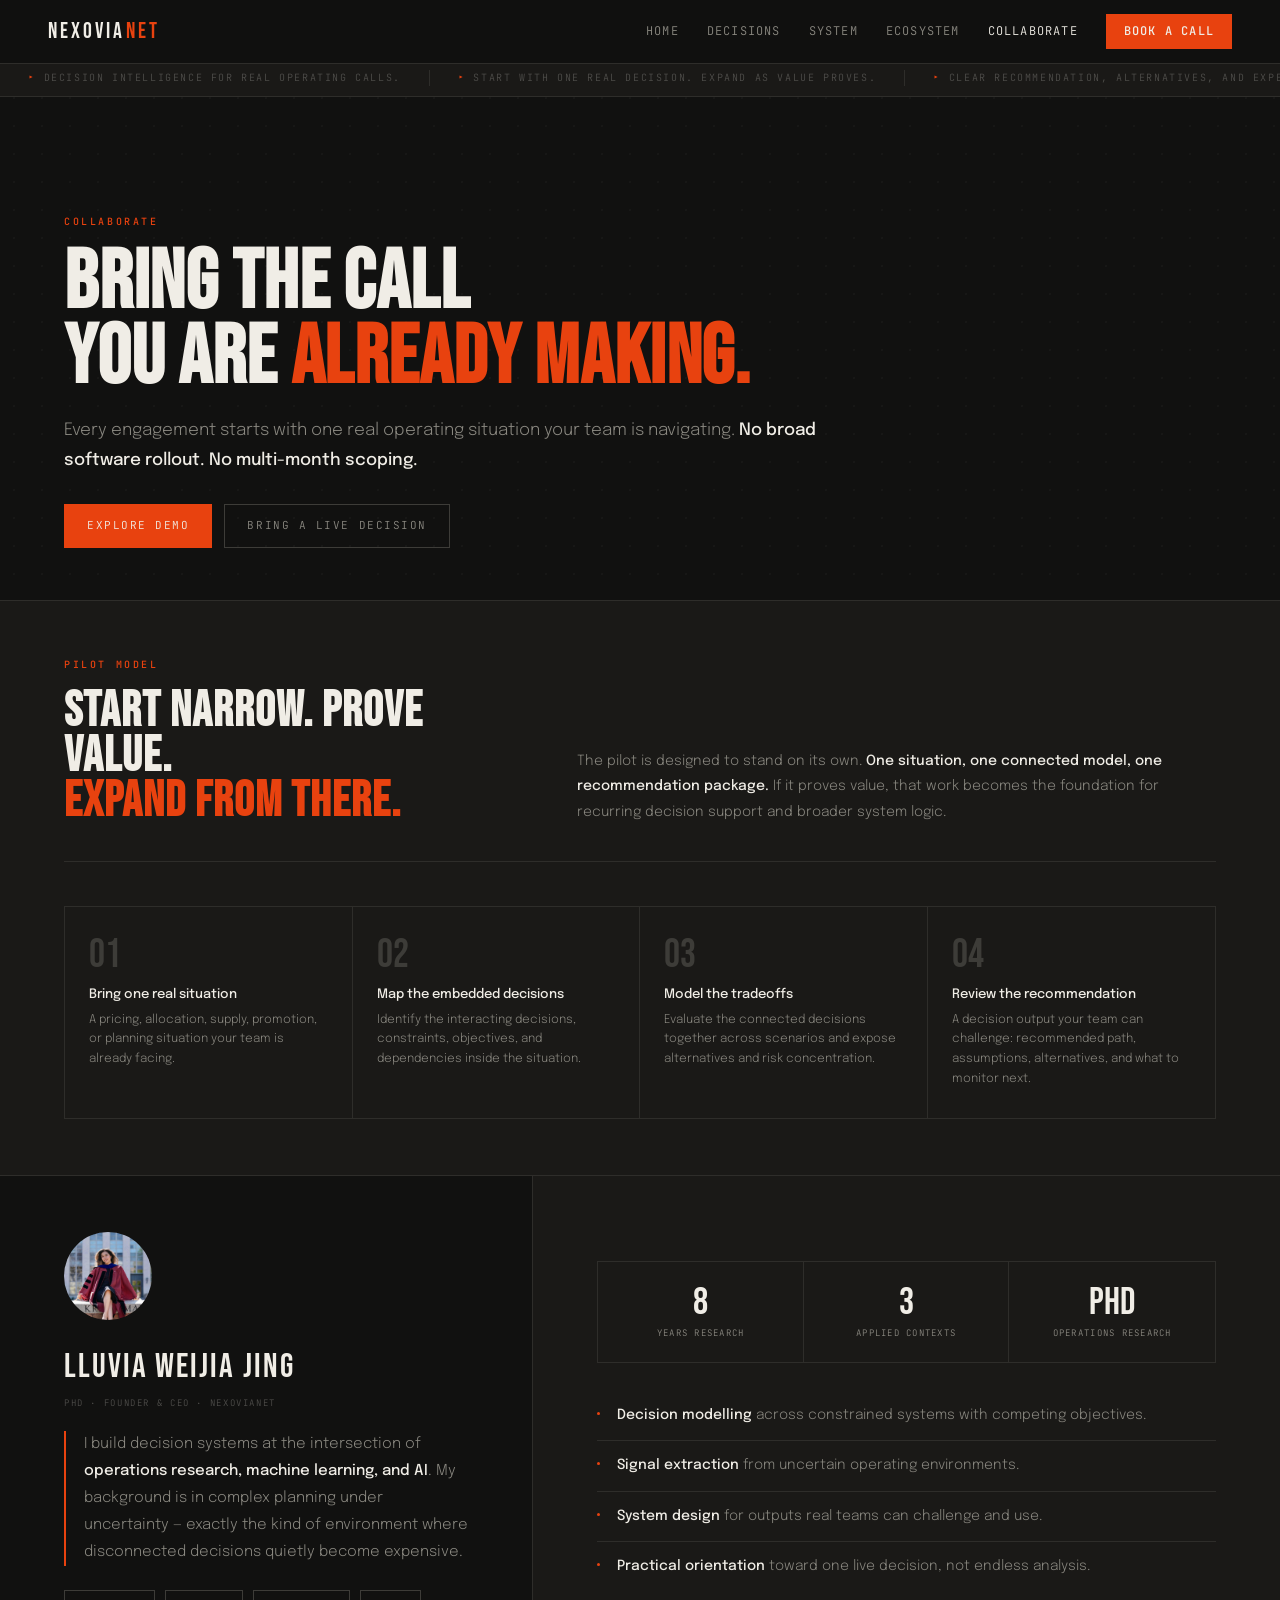
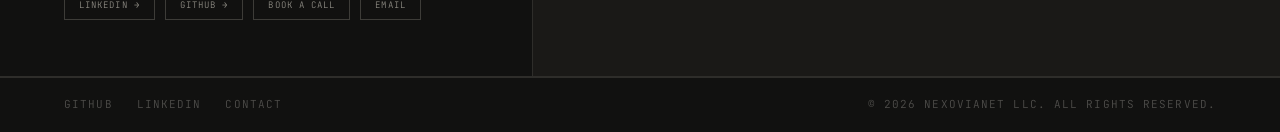
==== commit 51f1c450: "index page cleanup" ====
--- a/collaborate.html
+++ b/collaborate.html
@@ -108,14 +108,13 @@
 <body>
 
 <div class="ticker"><div class="ticker-track">
-  <div class="ticker-item"><span>▸</span>One live decision. One connected model.</div>
-  <div class="ticker-item"><span>▸</span>Start narrow. Prove value. Expand from there.</div>
-  <div class="ticker-item"><span>▸</span>Not a dashboard. A decision layer.</div>
-  <div class="ticker-item"><span>▸</span>Bring a real operating situation.</div>
-  <div class="ticker-item"><span>▸</span>One live decision. One connected model.</div>
-  <div class="ticker-item"><span>▸</span>Start narrow. Prove value. Expand from there.</div>
-  <div class="ticker-item"><span>▸</span>Not a dashboard. A decision layer.</div>
-  <div class="ticker-item"><span>▸</span>Bring a real operating situation.</div>
+  <div class="ticker-item"><span>▸</span>Decision intelligence for real operating calls.</div>
+  <div class="ticker-item"><span>▸</span>Start with one real decision. Expand as value proves.</div>
+  <div class="ticker-item"><span>▸</span>Clear recommendation, alternatives, and expected impact.</div>
+
+  <div class="ticker-item"><span>▸</span>Decision intelligence for real operating calls.</div>
+  <div class="ticker-item"><span>▸</span>Start with one real decision. Expand as value proves.</div>
+  <div class="ticker-item"><span>▸</span>Clear recommendation, alternatives, and expected impact.</div>
 </div></div>
 
 <section class="page-hero">
@@ -128,7 +127,7 @@
       <a href="https://demo-promo.streamlit.app" class="btn-primary" target="_blank" rel="noopener">
         Explore Demo
       </a>
-      <a href="https://calendly.com/nexovianet/30min" class="btn-secondary" target="_blank" rel="noopener">Book a Call</a>
+      <a href="https://calendly.com/nexovianet/30min" class="btn-secondary" target="_blank" rel="noopener">Bring a Live Decision</a>
     </div>
   </div>
 </section>
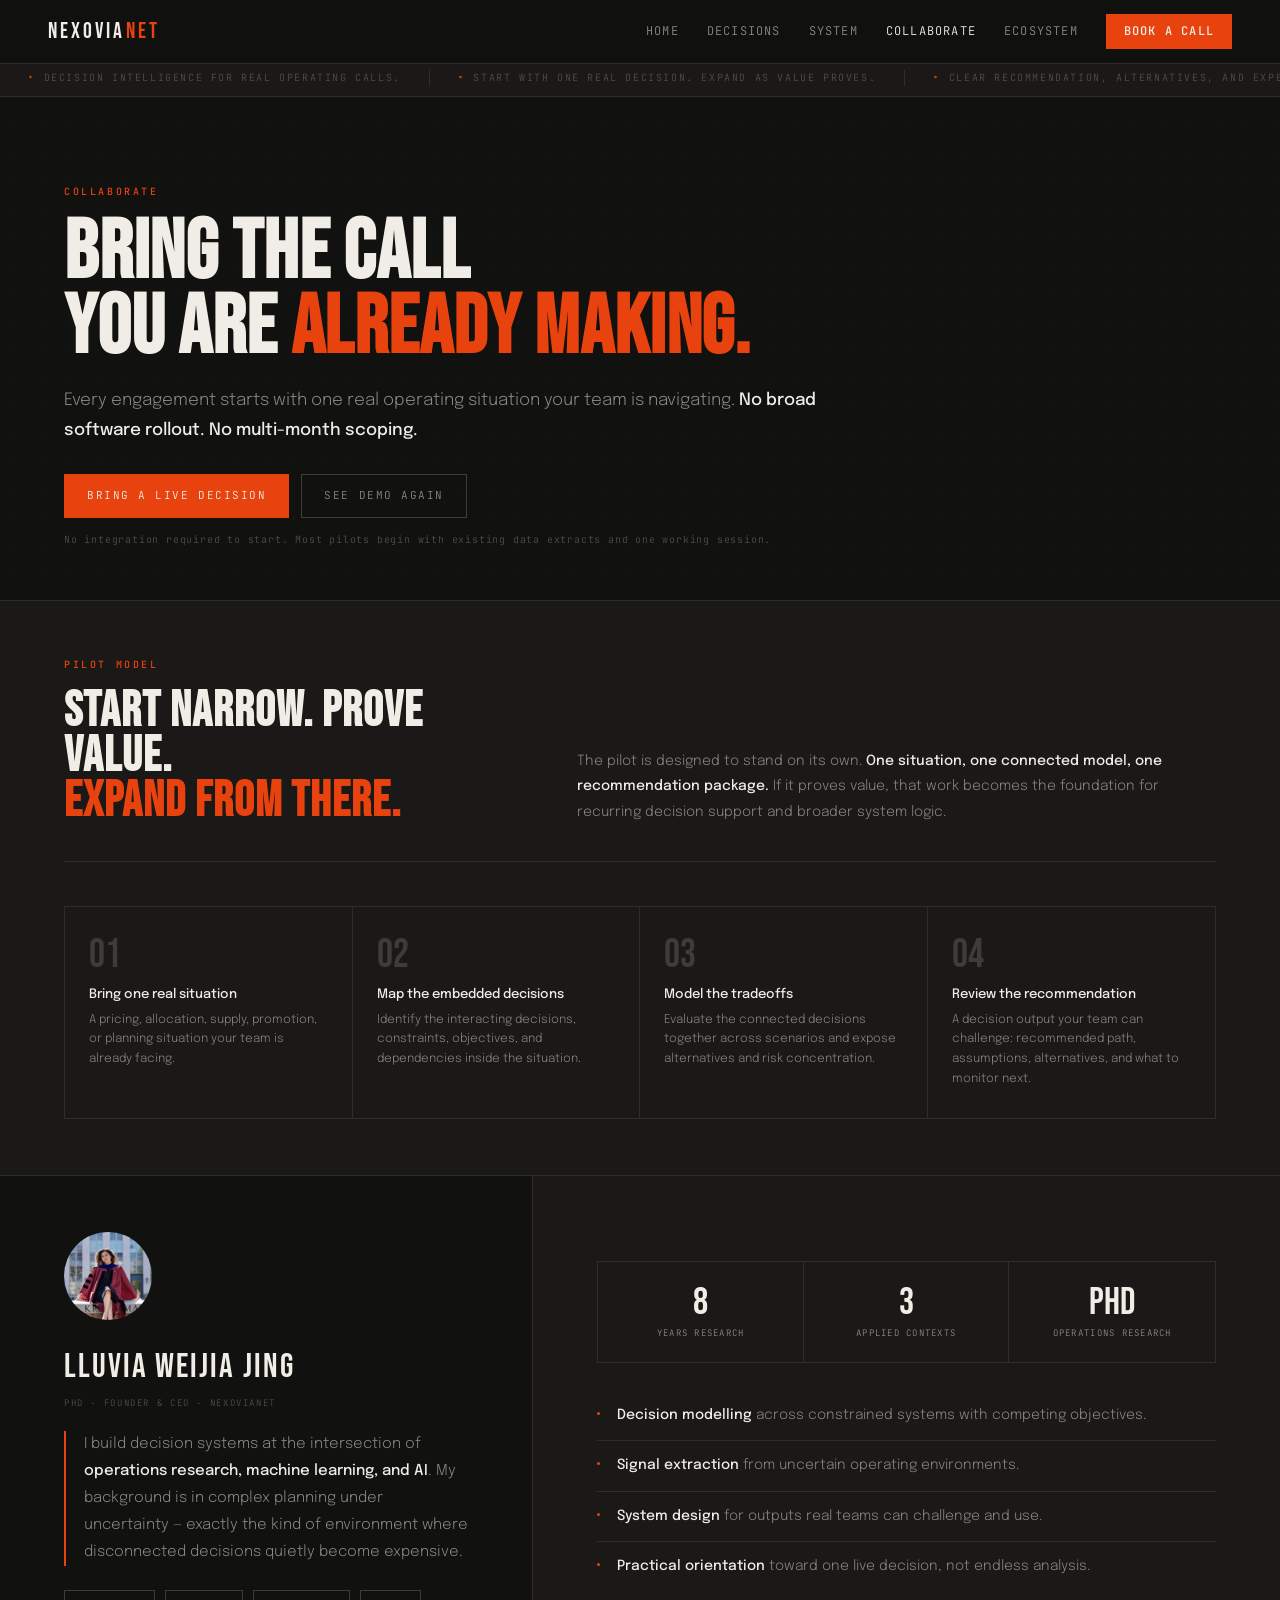
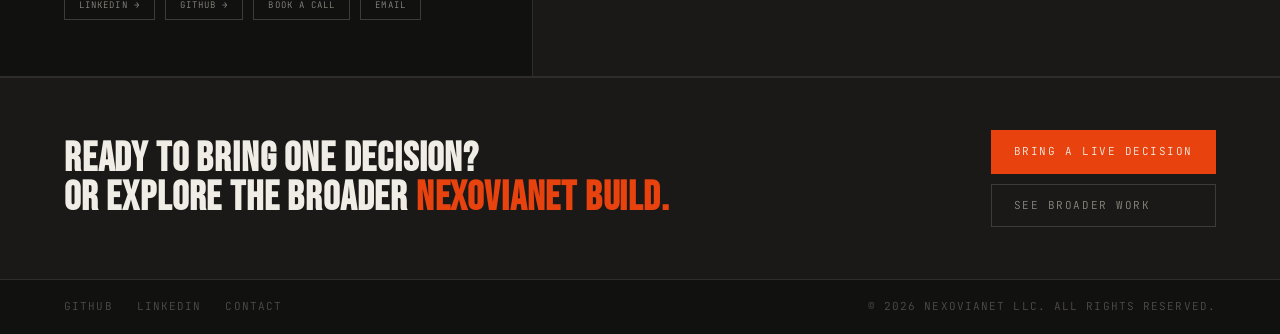
==== commit 3ee50f0e: "other pages cleanup" ====
--- a/collaborate.html
+++ b/collaborate.html
@@ -124,11 +124,12 @@
     <p class="page-hero-sub">Every engagement starts with one real operating situation your team is navigating. <strong>No broad software rollout. No multi-month scoping.</strong></p>
 
     <div class="btn-row" style="margin-top:28px;">
-      <a href="https://demo-promo.streamlit.app" class="btn-primary" target="_blank" rel="noopener">
-        Explore Demo
+      <a href="https://calendly.com/nexovianet/30min" class="btn-primary" target="_blank" rel="noopener">Bring a Live Decision</a>
+      <a href="https://demo-promo.streamlit.app" class="btn-secondary" target="_blank" rel="noopener">
+        See Demo Again
       </a>
-      <a href="https://calendly.com/nexovianet/30min" class="btn-secondary" target="_blank" rel="noopener">Bring a Live Decision</a>
-    </div>
+    </div>
+    <div class="hero-cta-note">No integration required to start. Most pilots begin with existing data extracts and one working session.</div>
   </div>
 </section>
 
@@ -184,7 +185,7 @@
       <a href="https://www.linkedin.com/in/noturlluvia/" class="f-link" target="_blank" rel="noopener">LinkedIn →</a>
       <a href="https://github.com/noturlluvia" class="f-link" target="_blank" rel="noopener">Github →</a>
       <a href="https://calendly.com/nexovianet/30min" class="f-link" target="_blank" rel="noopener">Book a Call</a>
-      <a href="href=mailto:nexovianet@gmail.com" class="f-link" target="_blank" rel="noopener">Email</a>
+      <a href="mailto:nexovianet@gmail.com" class="f-link" target="_blank" rel="noopener">Email</a>
     </div>
   </div>
 
@@ -215,6 +216,14 @@
     </div>
   </div>
 </div>
+
+<div class="cta-bar">
+  <h2 class="cta-bar-h">Ready to bring one decision?<br>Or explore the broader <em>NexoviaNet build.</em></h2>
+  <div class="cta-bar-body">
+    <a href="https://calendly.com/nexovianet/30min" class="btn-primary" target="_blank" rel="noopener">Bring a Live Decision</a>
+    <a href="ecosystem.html" class="btn-secondary">See Broader Work</a>
+  </div>
+</div>
 <script src="assets/shared.js"></script>
 </body>
 </html>
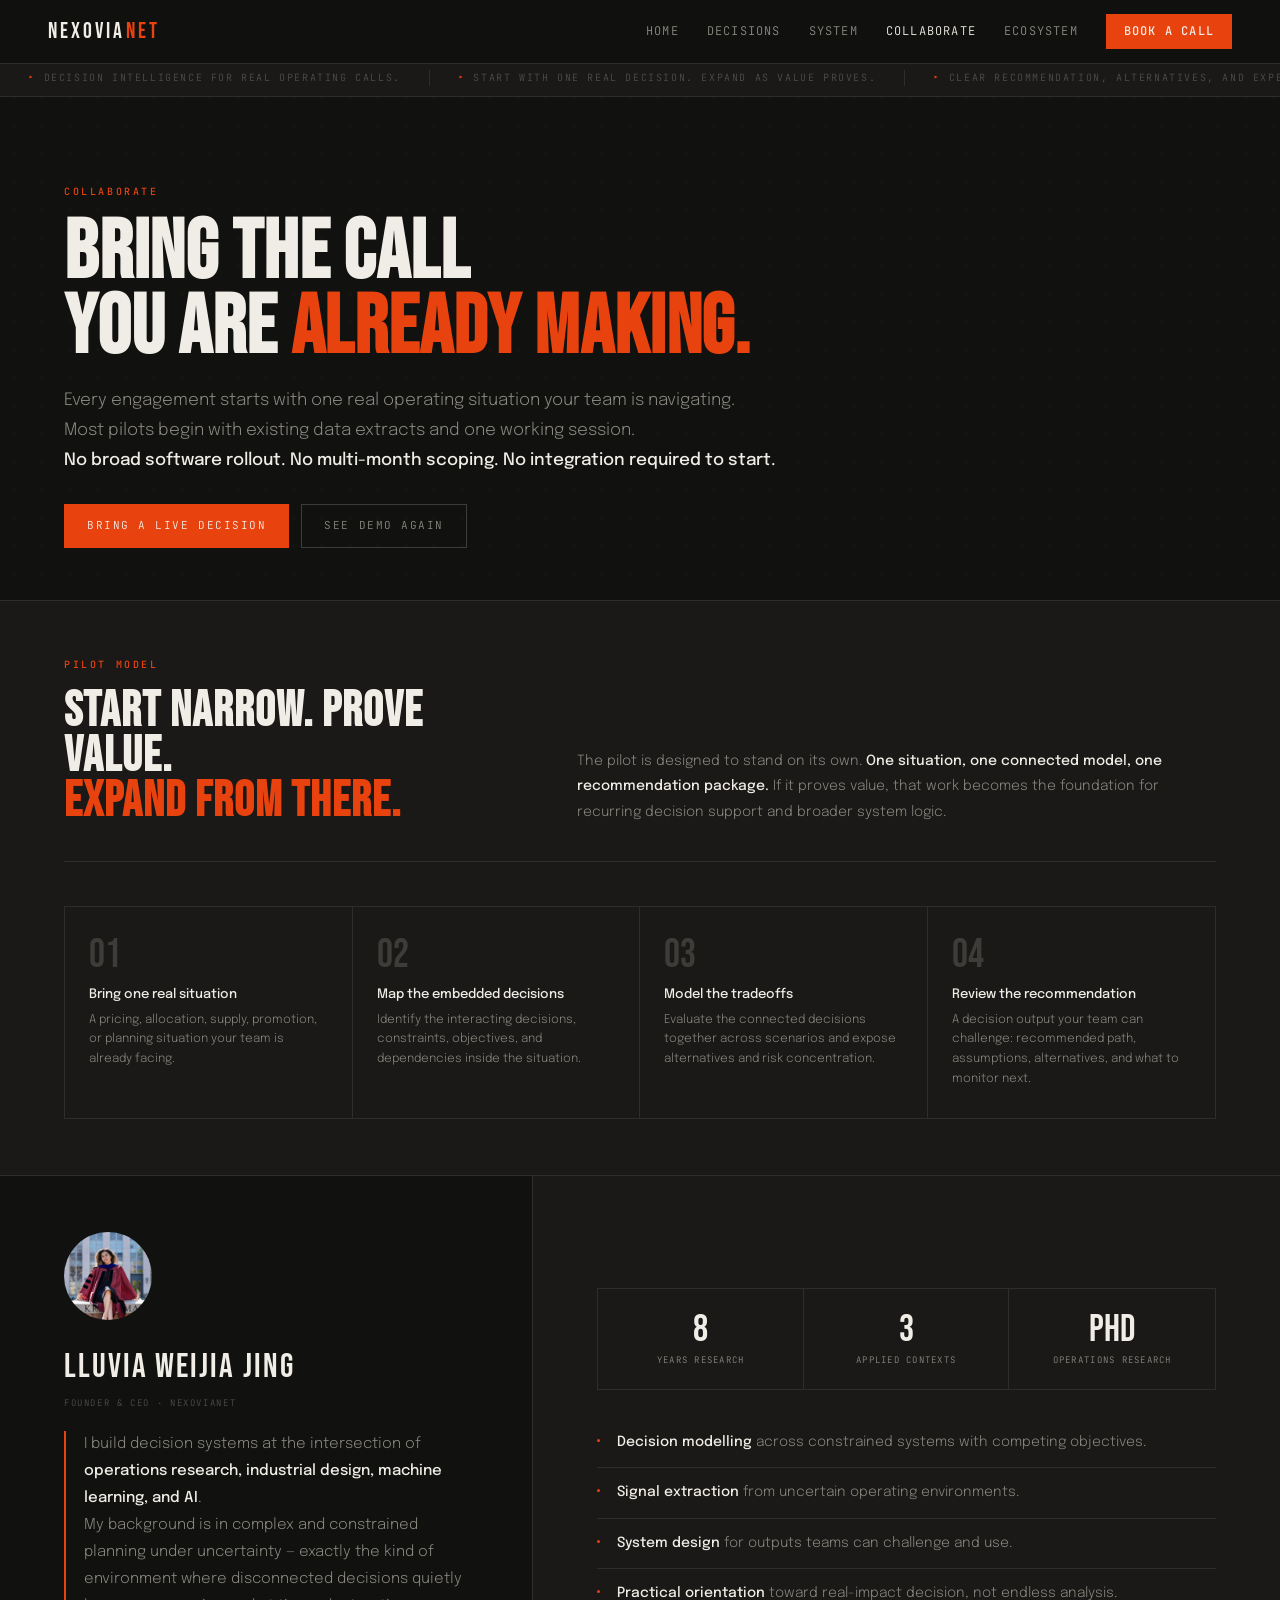
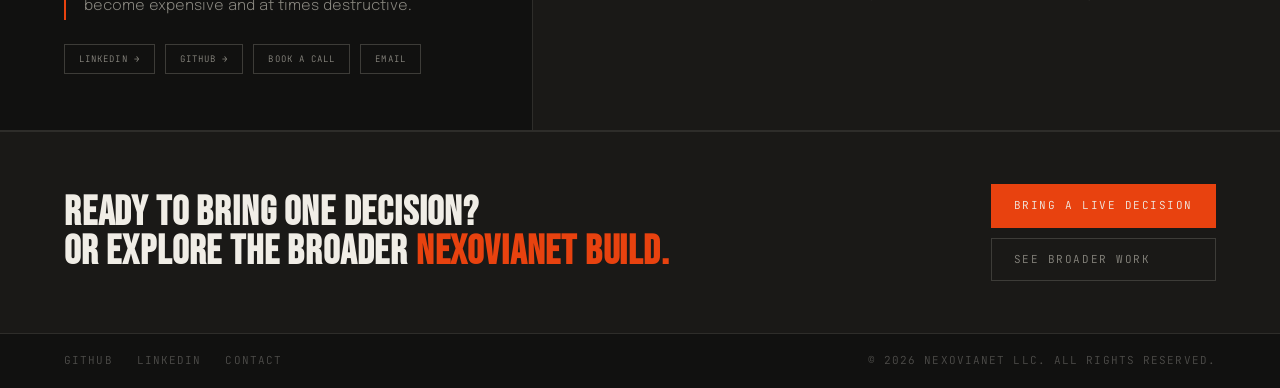
==== commit 2d8bb393: "cleanup1" ====
--- a/collaborate.html
+++ b/collaborate.html
@@ -121,7 +121,9 @@
   <div class="page-hero-body">
     <span class="eyebrow">Collaborate</span>
     <h1>Bring the call<br>you are <em>already making.</em></h1>
-    <p class="page-hero-sub">Every engagement starts with one real operating situation your team is navigating. <strong>No broad software rollout. No multi-month scoping.</strong></p>
+    <p class="page-hero-sub">Every engagement starts with one real operating situation your team is navigating. 
+      <br>Most pilots begin with existing data extracts and one working session.
+      <br><strong>No broad software rollout. No multi-month scoping. No integration required to start.</strong></p>
 
     <div class="btn-row" style="margin-top:28px;">
       <a href="https://calendly.com/nexovianet/30min" class="btn-primary" target="_blank" rel="noopener">Bring a Live Decision</a>
@@ -129,7 +131,7 @@
         See Demo Again
       </a>
     </div>
-    <div class="hero-cta-note">No integration required to start. Most pilots begin with existing data extracts and one working session.</div>
+    <!-- <div class="hero-cta-note">Most pilots begin with existing data extracts and one working session.</div> -->
   </div>
 </section>
 
@@ -176,10 +178,10 @@
       <img src="assets/headshot2.jpg" alt="Lluvia Jing" onerror="this.style.display='none'">
     </div>
     <div class="f-name">Lluvia Weijia Jing</div>
-    <div class="f-role">PhD · Founder & CEO · NexoviaNet</div>
+    <div class="f-role">Founder & CEO · NexoviaNet</div>
     <p class="f-bio">
-      I build decision systems at the intersection of <strong>operations research, machine learning, and AI</strong>.
-      My background is in complex planning under uncertainty — exactly the kind of environment where disconnected decisions quietly become expensive.
+      I build decision systems at the intersection of <strong>operations research, industrial design, machine learning, and AI</strong>.
+      <br>My background is in complex and constrained planning under uncertainty — exactly the kind of environment where disconnected decisions quietly become expensive and at times destructive.
     </p>
     <div class="f-links">
       <a href="https://www.linkedin.com/in/noturlluvia/" class="f-link" target="_blank" rel="noopener">LinkedIn →</a>
@@ -207,11 +209,11 @@
       </div>
       <div class="item" style="grid-template-columns:10px 1fr;gap:10px;">
         <div style="width:3px;height:3px;border-radius:50%;background:var(--accent);margin-top:8px;flex-shrink:0;"></div>
-        <div><strong>System design</strong> for outputs real teams can challenge and use.</div>
-      </div>
-      <div class="item" style="grid-template-columns:10px 1fr;gap:10px;">
-        <div style="width:3px;height:3px;border-radius:50%;background:var(--accent);margin-top:8px;flex-shrink:0;"></div>
-        <div><strong>Practical orientation</strong> toward one live decision, not endless analysis.</div>
+        <div><strong>System design</strong> for outputs teams can challenge and use.</div>
+      </div>
+      <div class="item" style="grid-template-columns:10px 1fr;gap:10px;">
+        <div style="width:3px;height:3px;border-radius:50%;background:var(--accent);margin-top:8px;flex-shrink:0;"></div>
+        <div><strong>Practical orientation</strong> toward real-impact decision, not endless analysis.</div>
       </div>
     </div>
   </div>
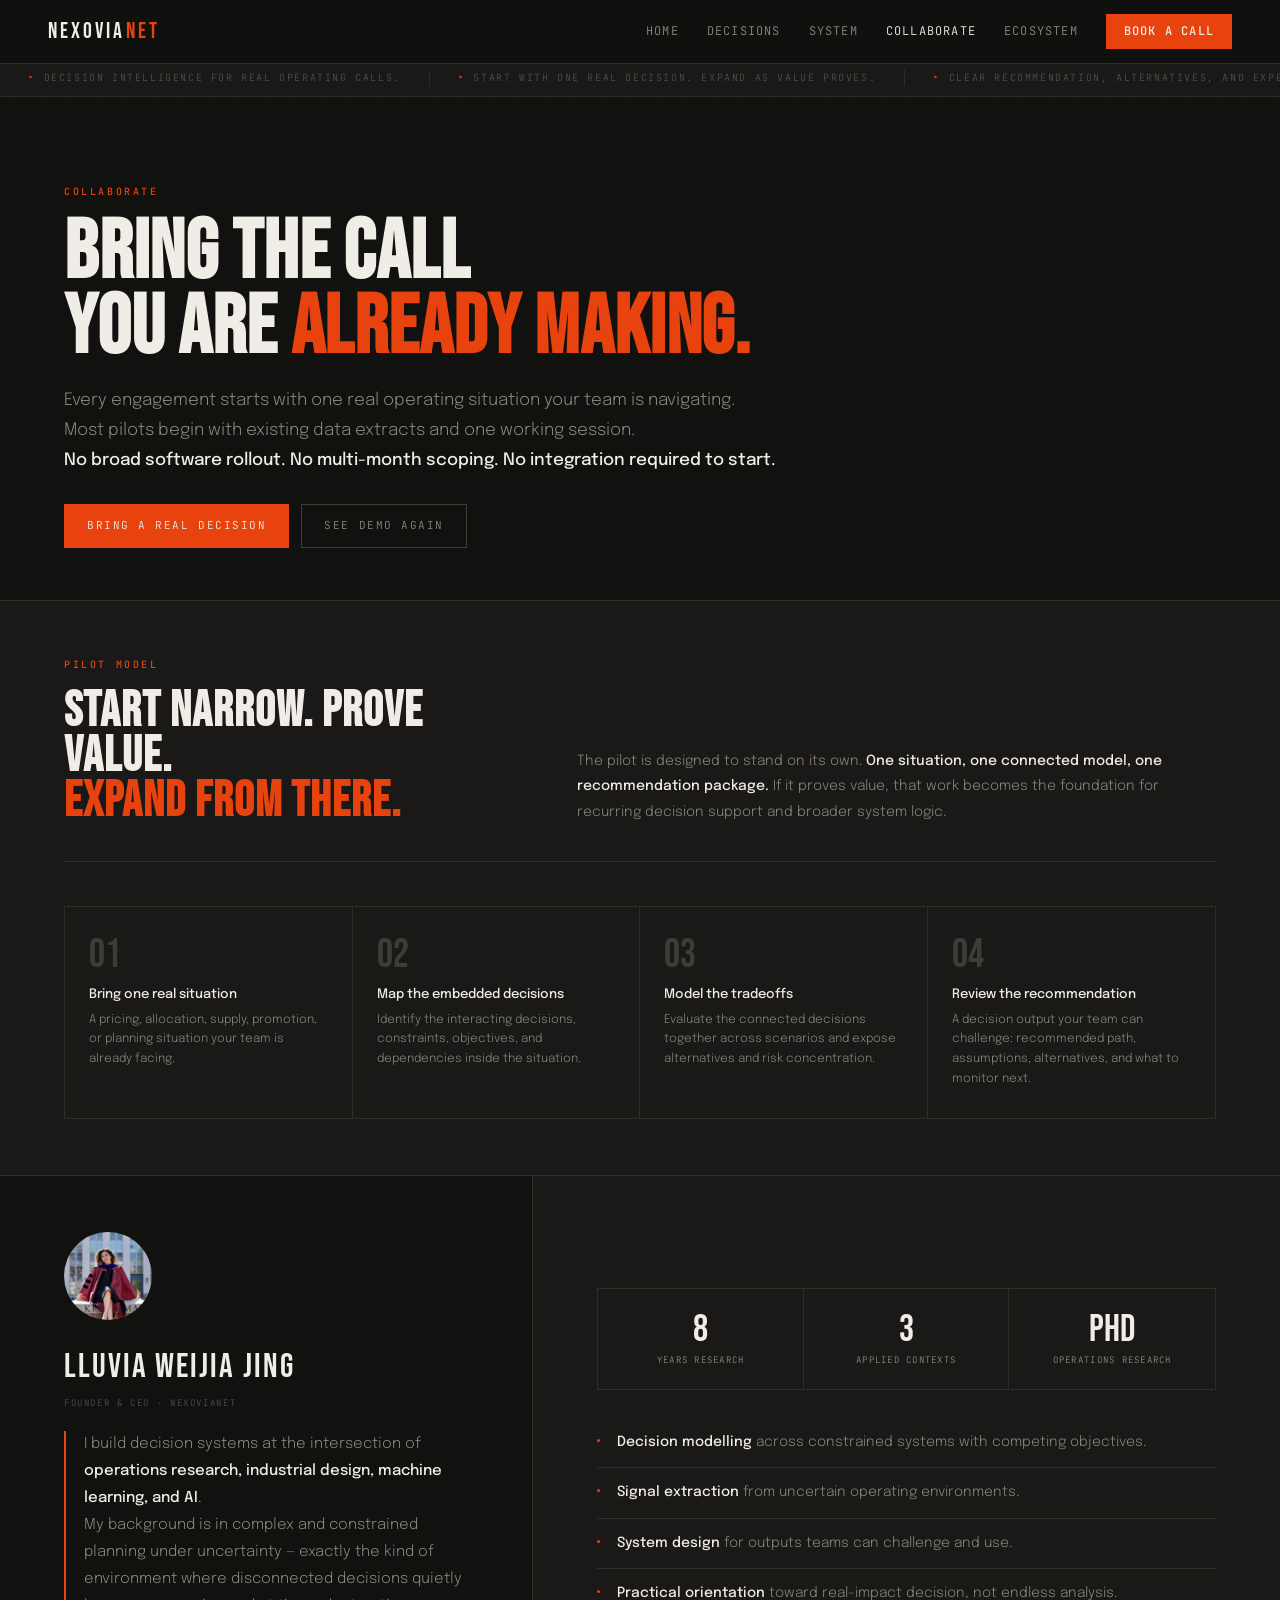
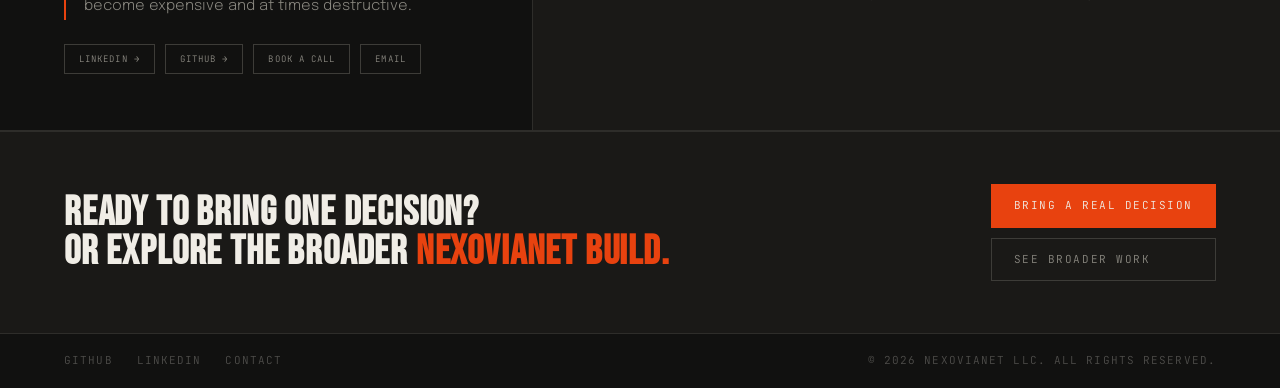
==== commit 601367db: "contact fix" ====
--- a/collaborate.html
+++ b/collaborate.html
@@ -126,7 +126,7 @@
       <br><strong>No broad software rollout. No multi-month scoping. No integration required to start.</strong></p>
 
     <div class="btn-row" style="margin-top:28px;">
-      <a href="https://calendly.com/nexovianet/30min" class="btn-primary" target="_blank" rel="noopener">Bring a Live Decision</a>
+      <a href="https://calendly.com/nexovianet/30min" class="btn-primary" target="_blank" rel="noopener">Bring a Real Decision</a>
       <a href="https://demo-promo.streamlit.app" class="btn-secondary" target="_blank" rel="noopener">
         See Demo Again
       </a>
@@ -222,7 +222,7 @@
 <div class="cta-bar">
   <h2 class="cta-bar-h">Ready to bring one decision?<br>Or explore the broader <em>NexoviaNet build.</em></h2>
   <div class="cta-bar-body">
-    <a href="https://calendly.com/nexovianet/30min" class="btn-primary" target="_blank" rel="noopener">Bring a Live Decision</a>
+    <a href="https://calendly.com/nexovianet/30min" class="btn-primary" target="_blank" rel="noopener">Bring a Real Decision</a>
     <a href="ecosystem.html" class="btn-secondary">See Broader Work</a>
   </div>
 </div>
